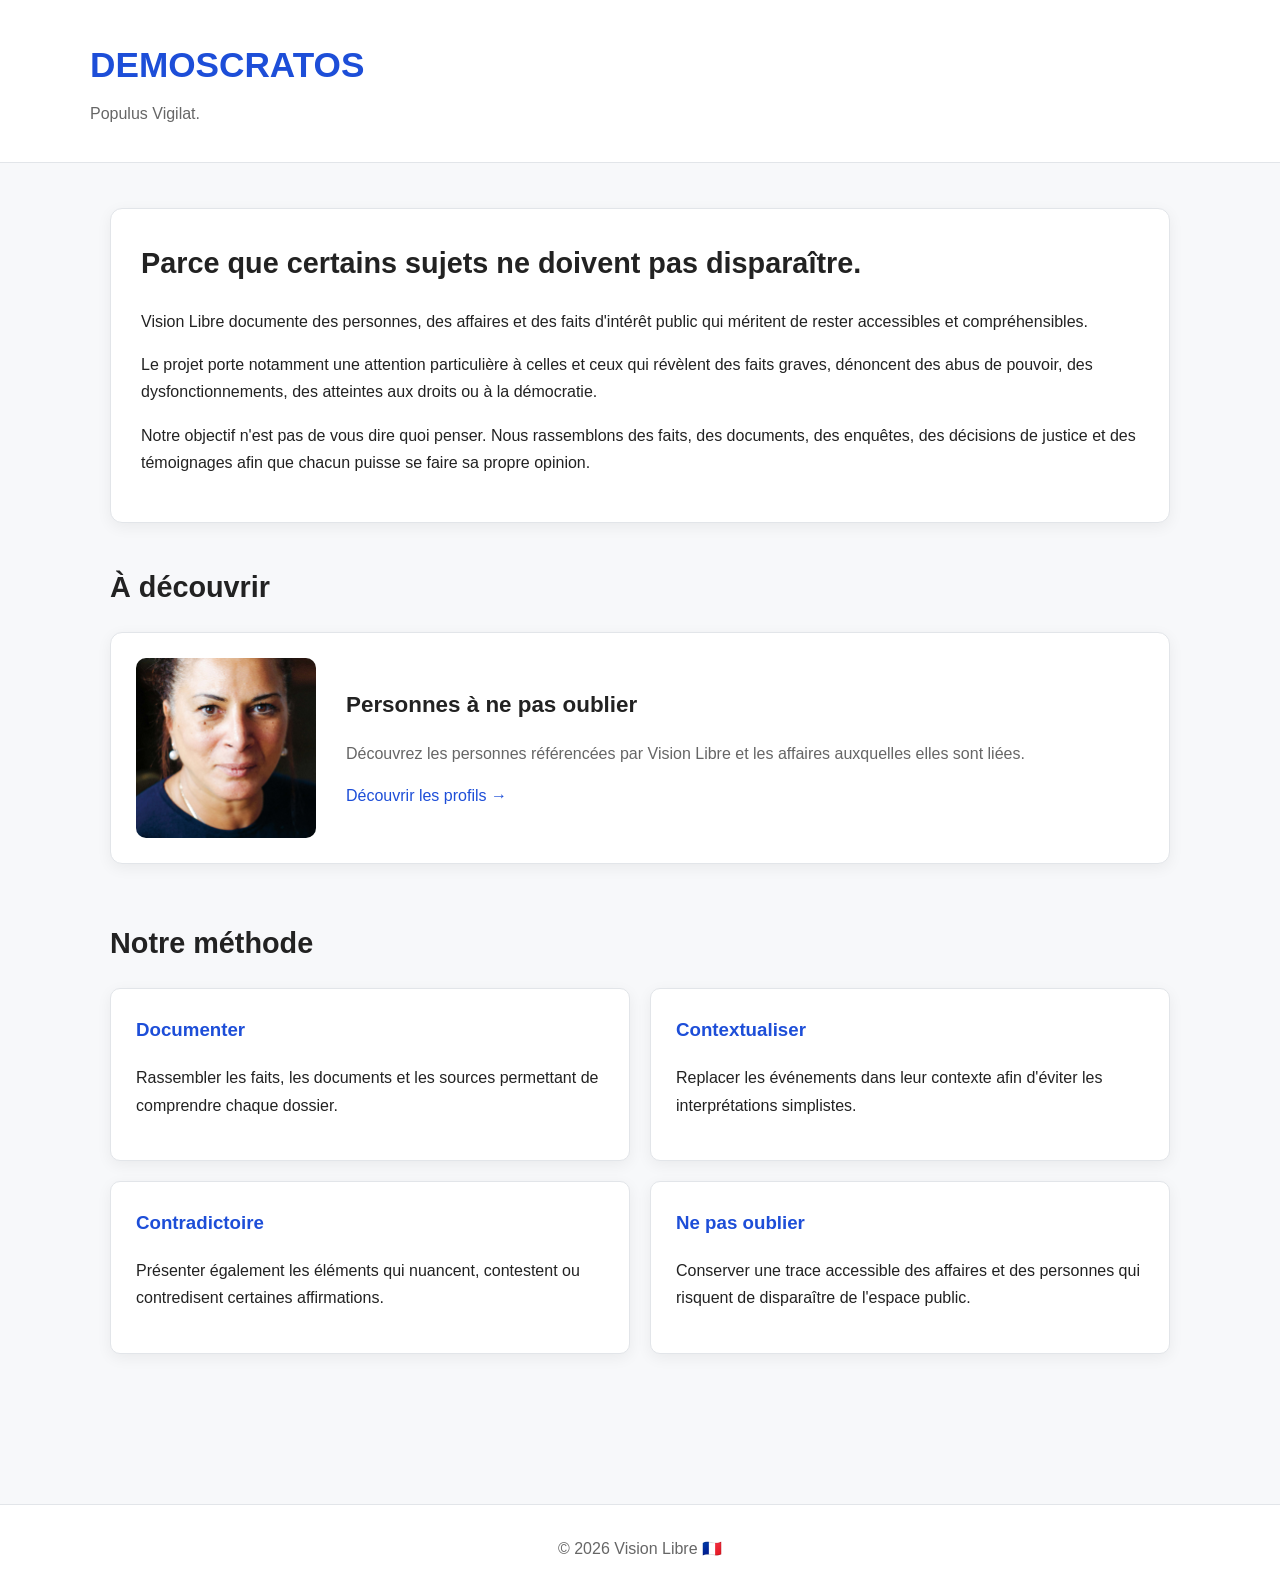
==== index.html @ 8897c0d9 "Update index.html" ====
<!DOCTYPE html>
<html lang="fr">

<head>
    <meta charset="UTF-8">
    <meta name="viewport" content="width=device-width, initial-scale=1.0">

    <title>Vision Libre 🇫🇷</title>

    <meta name="description"
        content="Documenter les personnes et les sujets qui ne doivent pas être mis au placard.">

    <link rel="stylesheet" href="style.css">
</head>

<body>

    <header>
        <div class="header-content">

            <h1>DEMOSCRATOS</h1>

            <p>Populus Vigilat.</p>

        </div>
    </header>


    <main>

        

        <!-- INTRODUCTION -->

        <section class="profile-section">

            <h2>Parce que certains sujets ne doivent pas disparaître.</h2>

            <p>
                Vision Libre documente des personnes, des affaires et des faits
                d'intérêt public qui méritent de rester accessibles et compréhensibles.
            </p>

            <p>
                Le projet porte notamment une attention particulière à celles et ceux
                qui révèlent des faits graves, dénoncent des abus de pouvoir,
                des dysfonctionnements, des atteintes aux droits ou à la démocratie.
            </p>

            <p>
                Notre objectif n'est pas de vous dire quoi penser.
                Nous rassemblons des faits, des documents, des enquêtes,
                des décisions de justice et des témoignages afin que chacun
                puisse se faire sa propre opinion.
            </p>

        </section>


        <!-- PERSONNES -->

        <section>

            <h2>À découvrir</h2>

            <article class="profile-card">

                <img
                    src="images/Houria_Aouimeur.jpg"
                    alt="Houria Aouimeur"
                    class="profile-photo">

                <div class="profile-info">

                    <h3>Personnes à ne pas oublier</h3>

                    <p>
                        Découvrez les personnes référencées par Vision Libre
                        et les affaires auxquelles elles sont liées.
                    </p>

                    <a href="personnes/index.html">
                        Découvrir les profils →
                    </a>

                </div>

            </article>

        </section>


        <!-- MÉTHODE -->

        <section>

            <h2>Notre méthode</h2>

            <div class="principles-grid">

                <div>

                    <h3>Documenter</h3>

                    <p>
                        Rassembler les faits, les documents et les sources
                        permettant de comprendre chaque dossier.
                    </p>

                </div>


                <div>

                    <h3>Contextualiser</h3>

                    <p>
                        Replacer les événements dans leur contexte afin
                        d'éviter les interprétations simplistes.
                    </p>

                </div>


                <div>

                    <h3>Contradictoire</h3>

                    <p>
                        Présenter également les éléments qui nuancent,
                        contestent ou contredisent certaines affirmations.
                    </p>

                </div>


                <div>

                    <h3>Ne pas oublier</h3>

                    <p>
                        Conserver une trace accessible des affaires et des
                        personnes qui risquent de disparaître de l'espace public.
                    </p>

                </div>

            </div>

        </section>

    </main>


    <footer>

        <p>© 2026 Vision Libre 🇫🇷</p>

    </footer>

</body>

</html>
---- style.css ----
/* =========================================================
   VISION LIBRE 🇫🇷
   Feuille de style principale
   ========================================================= */


/* =========================================================
   VARIABLES
   ========================================================= */

:root {
    --blue: #1d4ed8;
    --blue-dark: #163a9b;
    --text: #222;
    --text-light: #666;
    --background: #f7f8fa;
    --white: #ffffff;
    --border: #e2e5e9;
    --shadow: 0 4px 15px rgba(0, 0, 0, 0.06);
}


/* =========================================================
   BASE
   ========================================================= */

* {
    box-sizing: border-box;
}

html {
    scroll-behavior: smooth;
}

body {
    margin: 0;
    padding: 0;
    background: var(--background);
    color: var(--text);
    font-family: Arial, Helvetica, sans-serif;
    line-height: 1.7;
}


/* =========================================================
   HEADER
   ========================================================= */

header {
    background: var(--white);
    border-bottom: 1px solid var(--border);
    padding: 35px 20px;
}

.header-content {
    max-width: 1100px;
    margin: 0 auto;
}

header h1 {
    margin: 0;
    font-size: 2.2rem;
    color: var(--blue);
}

header p {
    margin: 5px 0 0;
    color: var(--text-light);
    font-size: 1rem;
}


/* =========================================================
   CONTENU PRINCIPAL
   ========================================================= */

main {
    max-width: 1100px;
    margin: 0 auto;
    padding: 45px 20px;
}

section {
    margin-bottom: 55px;
}

section h2 {
    margin-bottom: 20px;
    font-size: 1.8rem;
    color: #222;
}

section h3 {
    color: #222;
}


/* =========================================================
   INTRODUCTION
   ========================================================= */

.intro {
    max-width: 850px;
}

.intro p {
    margin-bottom: 18px;
}


/* =========================================================
   CARTES DE PROFILS
   ========================================================= */

.profile-card {
    display: flex;
    align-items: center;
    gap: 30px;

    background: var(--white);
    border: 1px solid var(--border);
    border-radius: 12px;

    padding: 25px;

    box-shadow: var(--shadow);
}

.profile-info {
    flex: 1;
}

.profile-info h3 {
    margin-top: 0;
    margin-bottom: 10px;
    font-size: 1.4rem;
}

.profile-info p {
    margin-bottom: 15px;
    color: var(--text-light);
}


/* =========================================================
   PHOTOS
   ========================================================= */

.profile-photo {
    width: 180px;
    height: 180px;

    object-fit: cover;

    border-radius: 10px;
    display: block;
}

.profile-card .profile-photo {
    width: 180px;
    height: 180px;
}

.profile-header .profile-photo {
    width: 220px;
    height: 220px;
}


/* =========================================================
   LIENS
   ========================================================= */

a {
    color: var(--blue);
    text-decoration: none;
}

a:hover {
    color: var(--blue-dark);
    text-decoration: underline;
}


/* =========================================================
   FICHE PERSONNE
   ========================================================= */

.profile-header {
    display: flex;
    align-items: center;
    gap: 35px;

    background: var(--white);
    border: 1px solid var(--border);
    border-radius: 12px;

    padding: 30px;
    margin-bottom: 45px;

    box-shadow: var(--shadow);
}

.profile-header h2 {
    margin-top: 0;
    margin-bottom: 10px;
}

.profile-role {
    color: var(--text-light);
    font-size: 1.05rem;
}

.profile-details {
    margin-top: 20px;
}


/* =========================================================
   INFORMATIONS RAPIDES
   ========================================================= */

.quick-info {
    display: grid;
    grid-template-columns: repeat(2, 1fr);
    gap: 15px;

    margin-top: 25px;
}

.quick-info div {
    background: var(--white);
    border: 1px solid var(--border);
    border-radius: 8px;

    padding: 15px;
}

.quick-info strong {
    display: block;
    margin-bottom: 4px;
}


/* =========================================================
   SECTIONS DES FICHES
   ========================================================= */

.profile-section {
    background: var(--white);
    border: 1px solid var(--border);
    border-radius: 12px;

    padding: 30px;
    margin-bottom: 40px;

    box-shadow: var(--shadow);
}

.profile-section h2 {
    margin-top: 0;
}


/* =========================================================
   TEXTE JUSTIFIÉ
   ========================================================= */

.justified-text {
    text-align: justify;
}

.justified-text p {
    margin-bottom: 20px;
}


/* =========================================================
   SOURCES
   ========================================================= */

.sources {
    margin-top: 40px;
    padding: 25px;

    background: var(--white);
    border: 1px solid var(--border);
    border-radius: 10px;
}

.sources h3 {
    margin-top: 0;
    margin-bottom: 18px;
}

.sources ul {
    margin: 0;
    padding-left: 22px;
}

.sources li {
    margin-bottom: 12px;
}

.sources a {
    color: var(--blue);
}

.sources a:hover {
    text-decoration: underline;
}


/* =========================================================
   CHRONOLOGIE
   ========================================================= */

.timeline {
    position: relative;

    margin: 30px 0;
    padding-left: 30px;
}

.timeline::before {
    content: "";

    position: absolute;
    left: 7px;
    top: 0;
    bottom: 0;

    width: 2px;
    background: var(--border);
}

.timeline-item {
    position: relative;
    margin-bottom: 30px;
}

.timeline-item::before {
    content: "";

    position: absolute;
    left: -29px;
    top: 7px;

    width: 12px;
    height: 12px;

    background: var(--blue);
    border-radius: 50%;
}

.timeline-date {
    font-weight: bold;
    color: var(--blue);
    margin-bottom: 5px;
}


/* =========================================================
   PRINCIPES
   ========================================================= */

.principles-grid {
    display: grid;
    grid-template-columns: repeat(2, 1fr);
    gap: 20px;
}

.principles-grid > div {
    background: var(--white);
    border: 1px solid var(--border);
    border-radius: 10px;

    padding: 25px;

    box-shadow: var(--shadow);
}

.principles-grid h3 {
    margin-top: 0;
    color: var(--blue);
}


/* =========================================================
   FOOTER
   ========================================================= */

footer {
    margin-top: 50px;
    padding: 30px 20px;

    text-align: center;

    background: var(--white);
    border-top: 1px solid var(--border);

    color: var(--text-light);
}

footer p {
    margin: 0;
}


/* =========================================================
   MOBILE
   ========================================================= */

@media (max-width: 700px) {

    header {
        padding: 25px 20px;
    }

    header h1 {
        font-size: 1.8rem;
    }

    main {
        padding: 30px 15px;
    }

    section h2 {
        font-size: 1.5rem;
    }

    .profile-card {
        flex-direction: column;
        align-items: flex-start;
    }

    .profile-card .profile-photo {
        width: 150px;
        height: 150px;
    }

    .profile-header {
        flex-direction: column;
        align-items: flex-start;
    }

    .profile-header .profile-photo {
        width: 180px;
        height: 180px;
    }

    .quick-info {
        grid-template-columns: 1fr;
    }

    .principles-grid {
        grid-template-columns: 1fr;
    }

    .justified-text {
        text-align: left;
    }

    .sources {
        padding: 20px;
    }

    .profile-section {
        padding: 20px;
    }
}
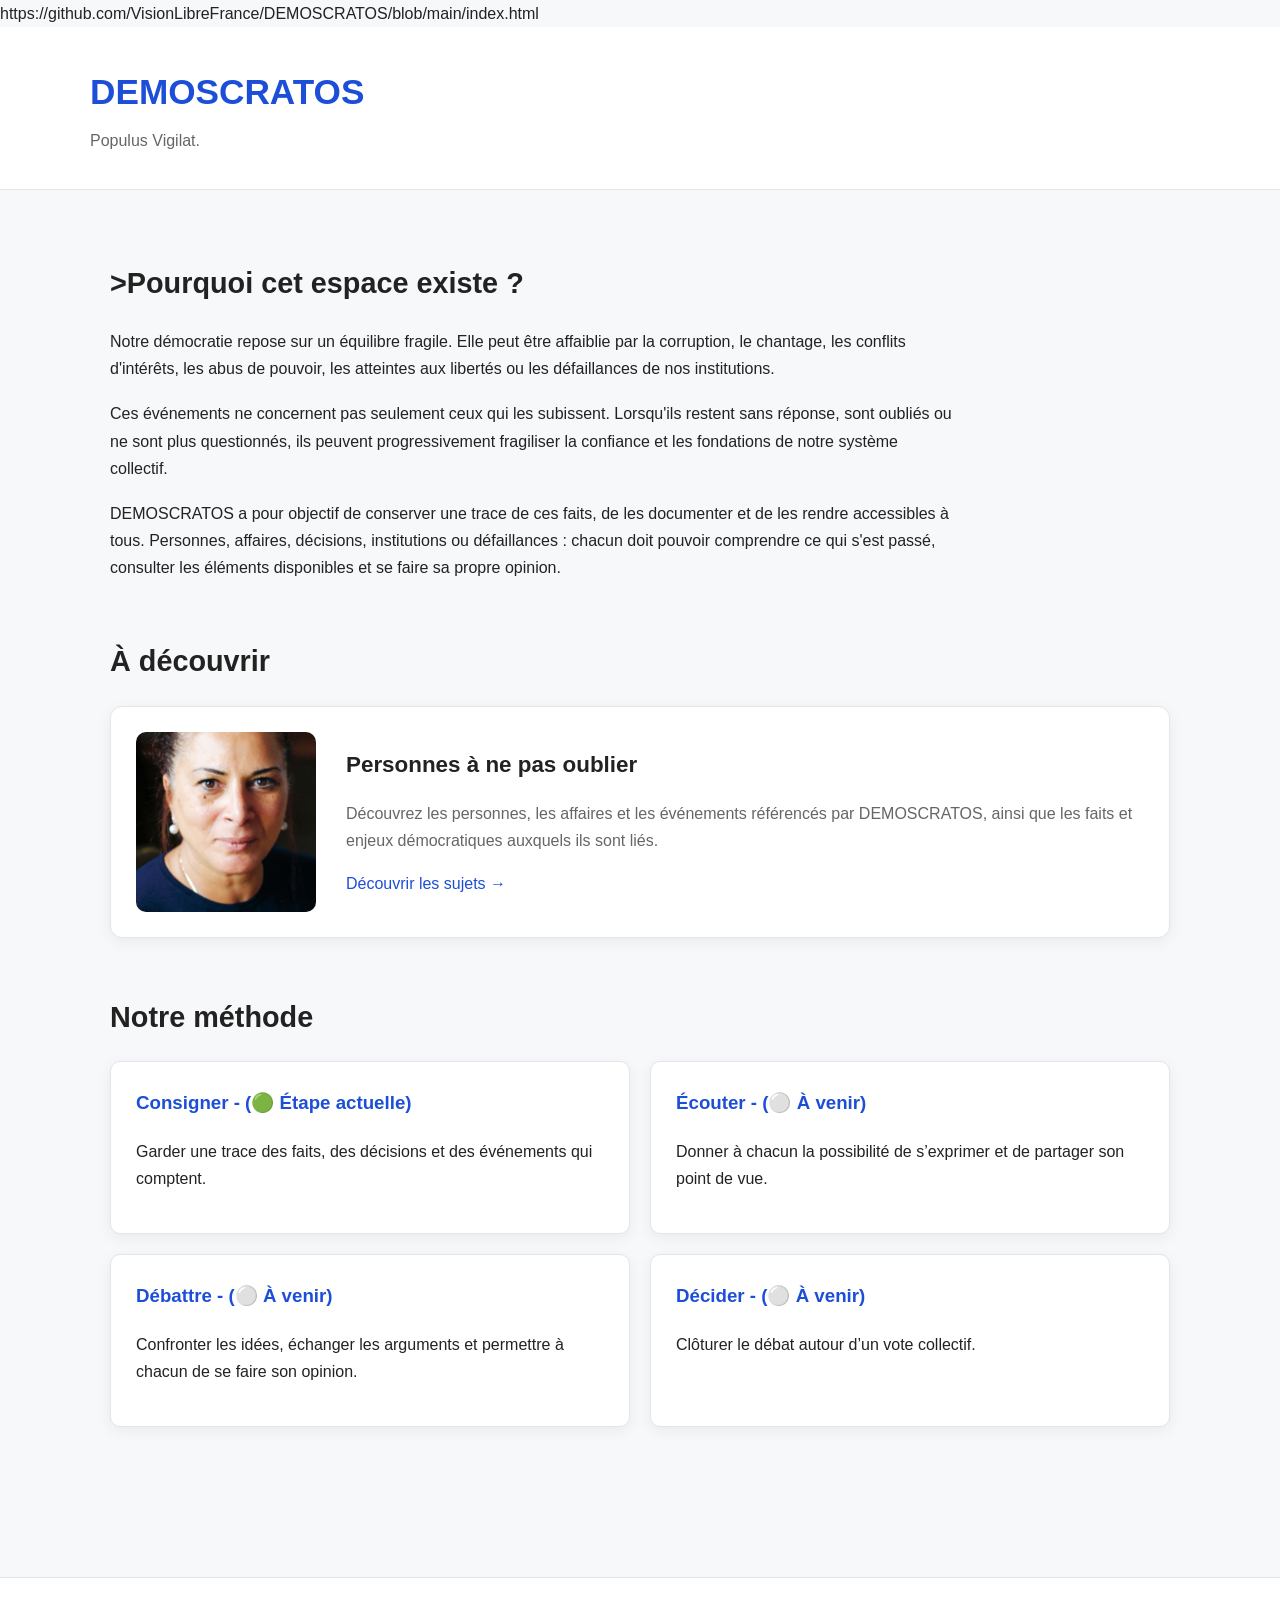
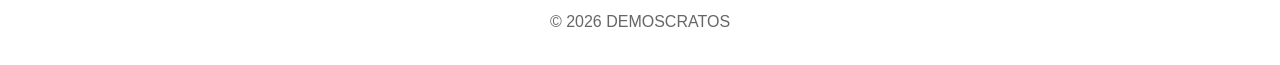
==== commit a454a3bb: "Revise content for DEMOSCRATOS introduction and sections Updated various sections to reflect the pur" ====
--- a/index.html
+++ b/index.html
@@ -12,7 +12,7 @@
 
     <link rel="stylesheet" href="style.css">
 </head>
-
+https://github.com/VisionLibreFrance/DEMOSCRATOS/blob/main/index.html
 <body>
 
     <header>
@@ -32,26 +32,30 @@
 
         <!-- INTRODUCTION -->
 
-        <section class="profile-section">
+        <section class="intro">
 
-            <h2>Parce que certains sujets ne doivent pas disparaître.</h2>
+            <h2>>Pourquoi cet espace existe ?</h2>
 
             <p>
-                Vision Libre documente des personnes, des affaires et des faits
-                d'intérêt public qui méritent de rester accessibles et compréhensibles.
+                Notre démocratie repose sur un équilibre fragile. Elle peut être
+                affaiblie par la corruption, le chantage, les conflits d'intérêts,
+                les abus de pouvoir, les atteintes aux libertés ou les défaillances
+                de nos institutions.
             </p>
 
             <p>
-                Le projet porte notamment une attention particulière à celles et ceux
-                qui révèlent des faits graves, dénoncent des abus de pouvoir,
-                des dysfonctionnements, des atteintes aux droits ou à la démocratie.
+                Ces événements ne concernent pas seulement ceux qui les subissent.
+                Lorsqu'ils restent sans réponse, sont oubliés ou ne sont plus
+                questionnés, ils peuvent progressivement fragiliser la confiance
+                et les fondations de notre système collectif.
             </p>
 
             <p>
-                Notre objectif n'est pas de vous dire quoi penser.
-                Nous rassemblons des faits, des documents, des enquêtes,
-                des décisions de justice et des témoignages afin que chacun
-                puisse se faire sa propre opinion.
+                DEMOSCRATOS a pour objectif de conserver une trace de ces faits,
+                de les documenter et de les rendre accessibles à tous.
+                Personnes, affaires, décisions, institutions ou défaillances :
+                chacun doit pouvoir comprendre ce qui s'est passé, consulter les
+                éléments disponibles et se faire sa propre opinion.
             </p>
 
         </section>
@@ -75,12 +79,11 @@
                     <h3>Personnes à ne pas oublier</h3>
 
                     <p>
-                        Découvrez les personnes référencées par Vision Libre
-                        et les affaires auxquelles elles sont liées.
+                        Découvrez les personnes, les affaires et les événements référencés par DEMOSCRATOS, ainsi que les faits et enjeux démocratiques auxquels ils sont liés.
                     </p>
 
                     <a href="personnes/index.html">
-                        Découvrir les profils →
+                        Découvrir les sujets →
                     </a>
 
                 </div>
@@ -100,11 +103,10 @@
 
                 <div>
 
-                    <h3>Documenter</h3>
+                    <h3>Consigner - (🟢 Étape actuelle)</h3>
 
                     <p>
-                        Rassembler les faits, les documents et les sources
-                        permettant de comprendre chaque dossier.
+                        Garder une trace des faits, des décisions et des événements qui comptent.
                     </p>
 
                 </div>
@@ -112,11 +114,10 @@
 
                 <div>
 
-                    <h3>Contextualiser</h3>
+                    <h3>Écouter - (⚪ À venir)</h3>
 
                     <p>
-                        Replacer les événements dans leur contexte afin
-                        d'éviter les interprétations simplistes.
+                        Donner à chacun la possibilité de s’exprimer et de partager son point de vue.
                     </p>
 
                 </div>
@@ -124,11 +125,10 @@
 
                 <div>
 
-                    <h3>Contradictoire</h3>
+                    <h3>Débattre - (⚪ À venir)</h3>
 
                     <p>
-                        Présenter également les éléments qui nuancent,
-                        contestent ou contredisent certaines affirmations.
+                        Confronter les idées, échanger les arguments et permettre à chacun de se faire son opinion.
                     </p>
 
                 </div>
@@ -136,11 +136,10 @@
 
                 <div>
 
-                    <h3>Ne pas oublier</h3>
+                    <h3>Décider - (⚪ À venir)</h3>
 
                     <p>
-                        Conserver une trace accessible des affaires et des
-                        personnes qui risquent de disparaître de l'espace public.
+                        Clôturer le débat autour d’un vote collectif.
                     </p>
 
                 </div>
@@ -154,7 +153,7 @@
 
     <footer>
 
-        <p>© 2026 Vision Libre 🇫🇷</p>
+        <p>© 2026 DEMOSCRATOS</p>
 
     </footer>
 
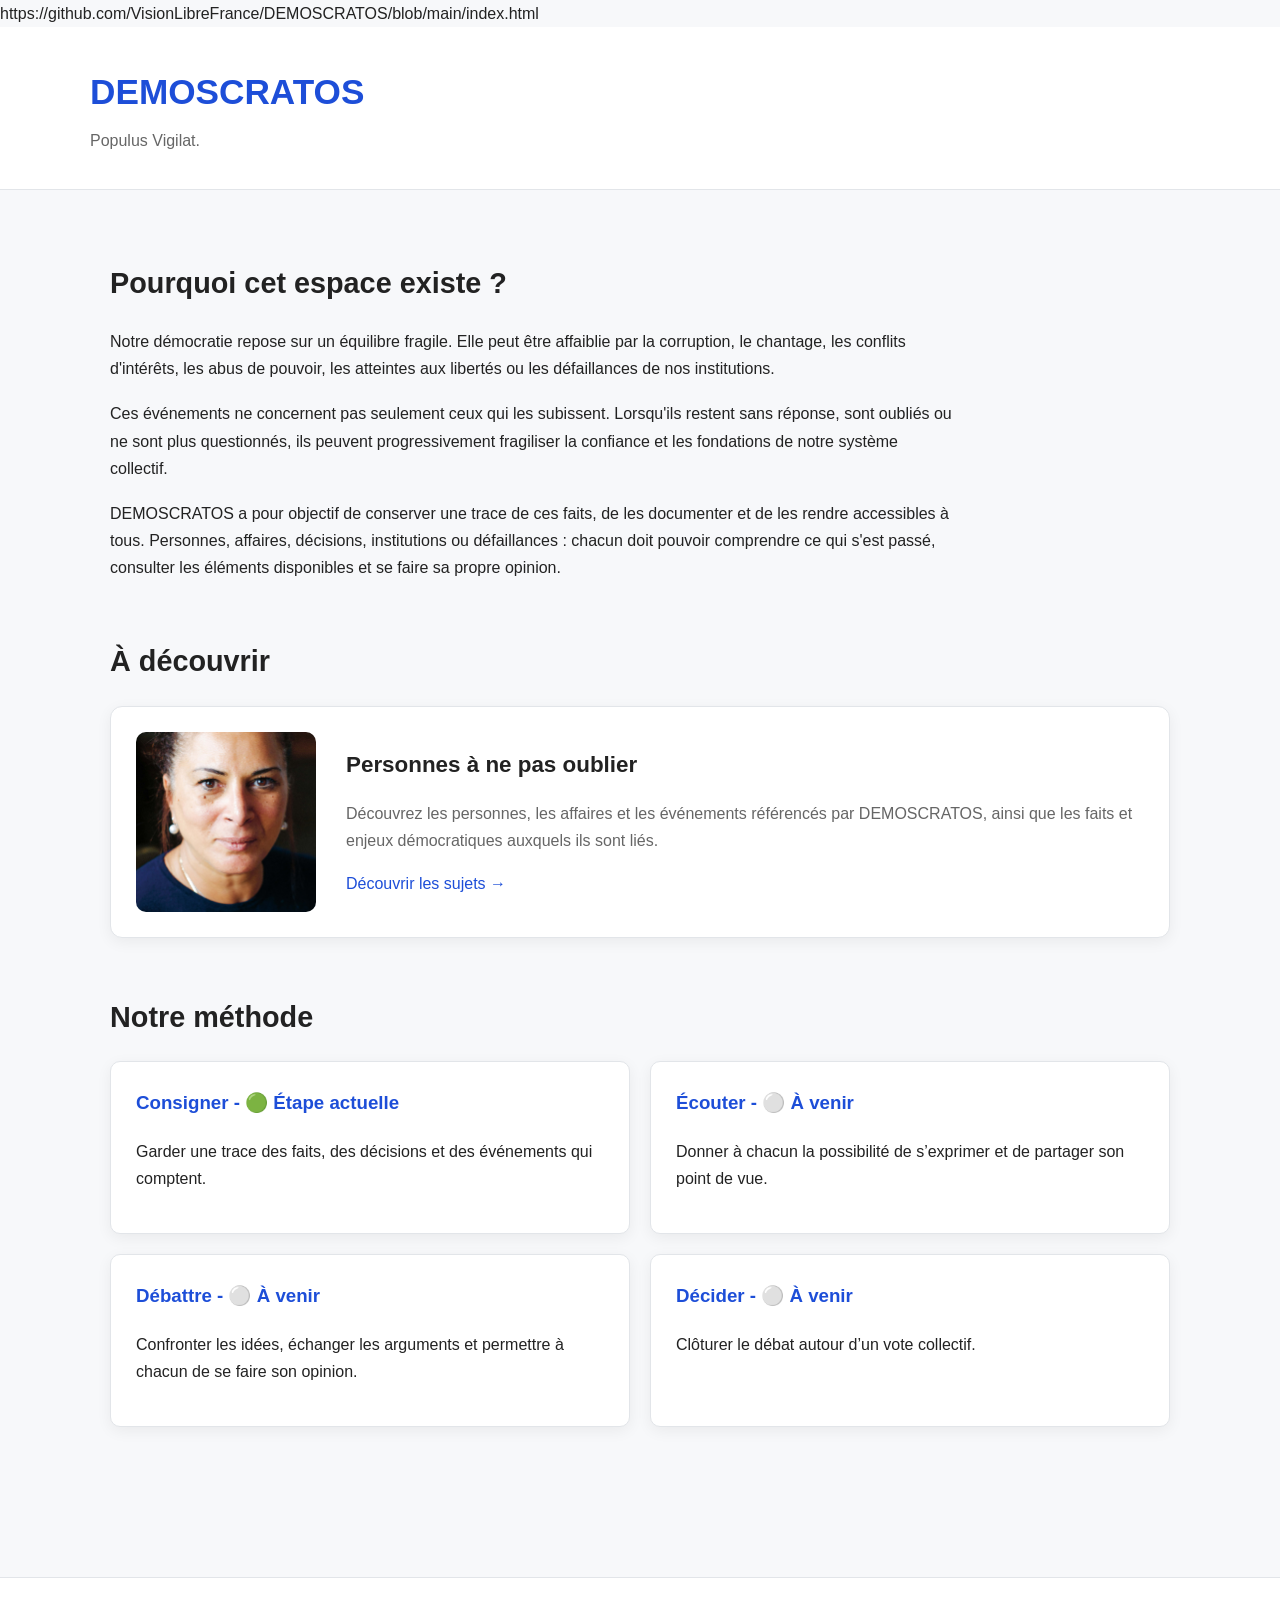
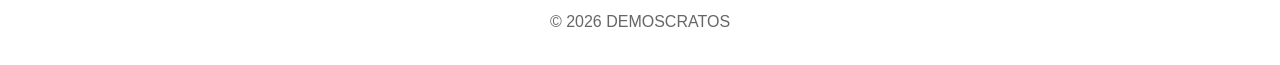
==== commit 11569ab0: "Update index.html" ====
--- a/index.html
+++ b/index.html
@@ -34,7 +34,7 @@
 
         <section class="intro">
 
-            <h2>>Pourquoi cet espace existe ?</h2>
+            <h2>Pourquoi cet espace existe ?</h2>
 
             <p>
                 Notre démocratie repose sur un équilibre fragile. Elle peut être
@@ -103,7 +103,7 @@
 
                 <div>
 
-                    <h3>Consigner - (🟢 Étape actuelle)</h3>
+                    <h3>Consigner - 🟢 Étape actuelle</h3>
 
                     <p>
                         Garder une trace des faits, des décisions et des événements qui comptent.
@@ -114,7 +114,7 @@
 
                 <div>
 
-                    <h3>Écouter - (⚪ À venir)</h3>
+                    <h3>Écouter - ⚪ À venir</h3>
 
                     <p>
                         Donner à chacun la possibilité de s’exprimer et de partager son point de vue.
@@ -125,7 +125,7 @@
 
                 <div>
 
-                    <h3>Débattre - (⚪ À venir)</h3>
+                    <h3>Débattre - ⚪ À venir</h3>
 
                     <p>
                         Confronter les idées, échanger les arguments et permettre à chacun de se faire son opinion.
@@ -136,7 +136,7 @@
 
                 <div>
 
-                    <h3>Décider - (⚪ À venir)</h3>
+                    <h3>Décider - ⚪ À venir</h3>
 
                     <p>
                         Clôturer le débat autour d’un vote collectif.
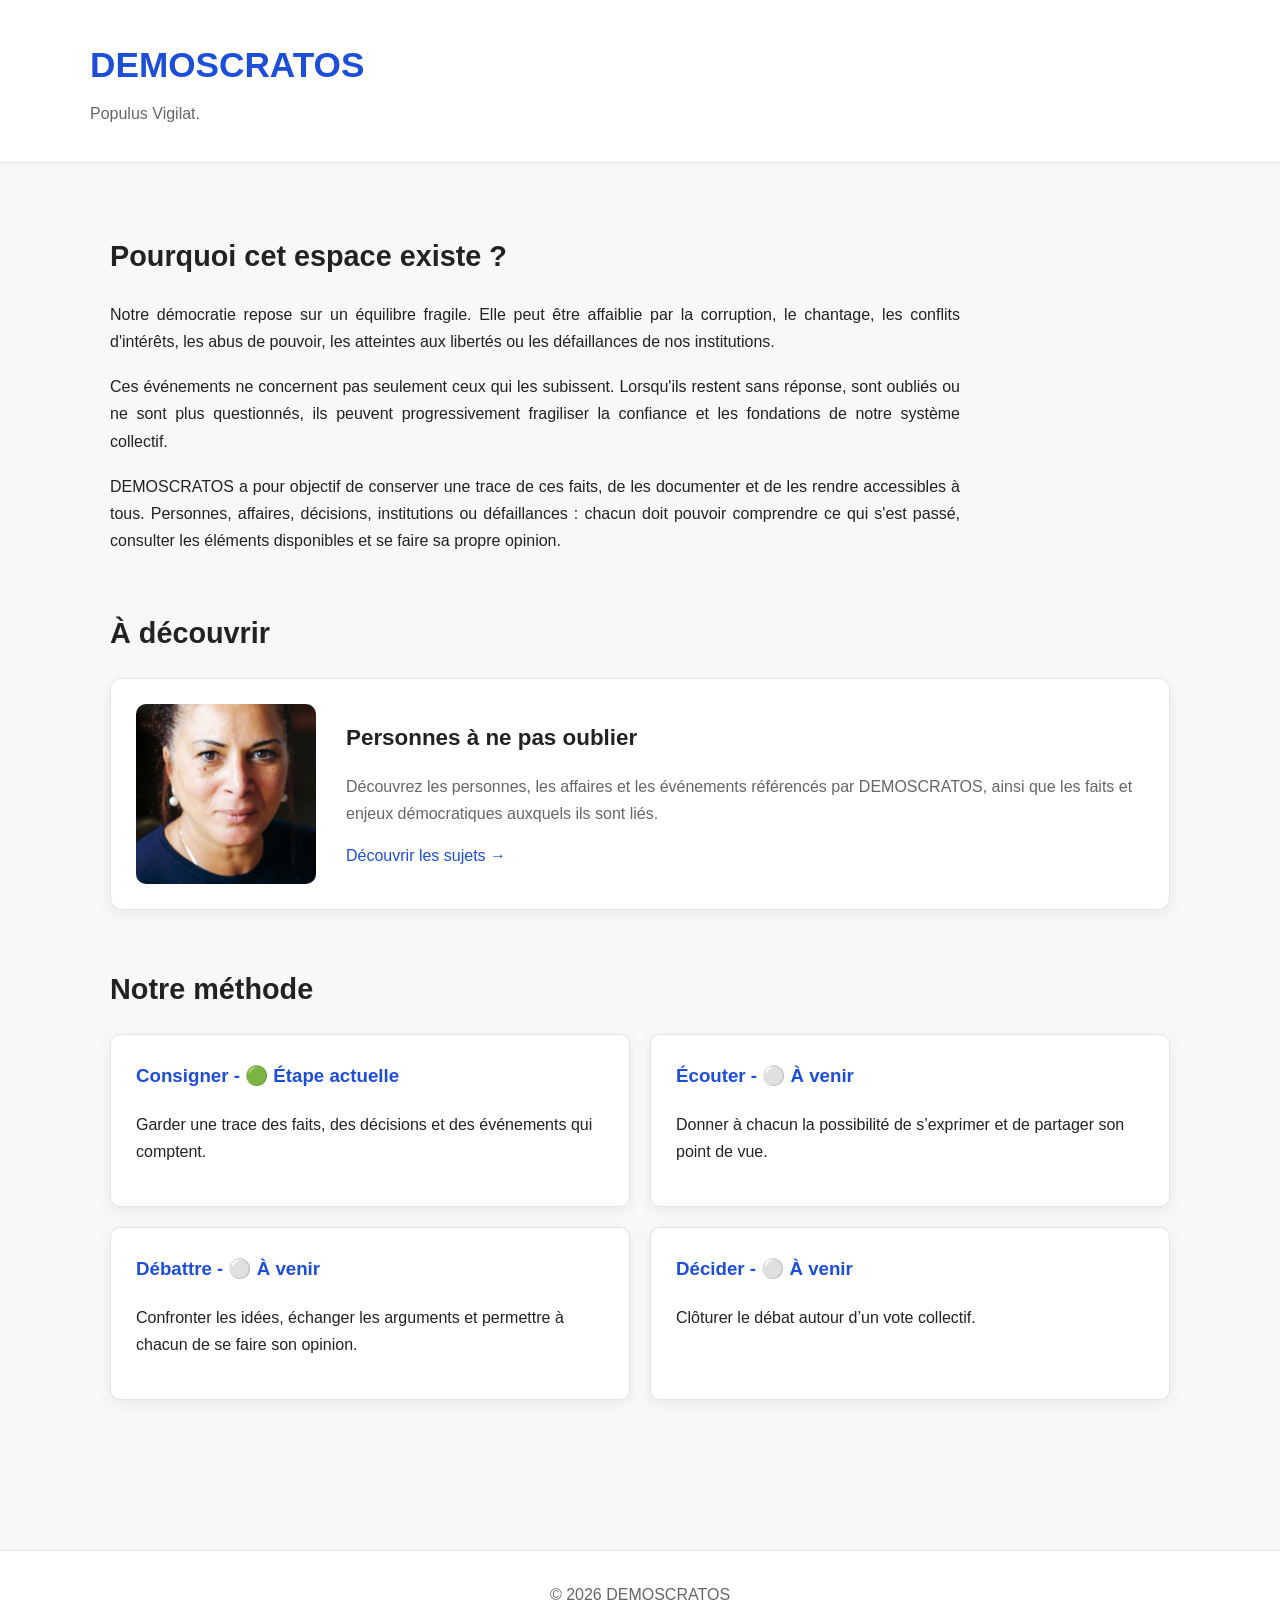
==== commit 1aea7758: "Fix section class in the introduction" ====
--- a/index.html
+++ b/index.html
@@ -12,7 +12,6 @@
 
     <link rel="stylesheet" href="style.css">
 </head>
-https://github.com/VisionLibreFrance/DEMOSCRATOS/blob/main/index.html
 <body>
 
     <header>
@@ -32,7 +31,7 @@
 
         <!-- INTRODUCTION -->
 
-        <section class="intro">
+        <section class="intro p">
 
             <h2>Pourquoi cet espace existe ?</h2>
 
--- a/style.css
+++ b/style.css
@@ -104,7 +104,8 @@
 }
 
 .intro p {
-    margin-bottom: 18px;
+   margin-bottom: 18px;
+   text-align: justify;
 }
 
 
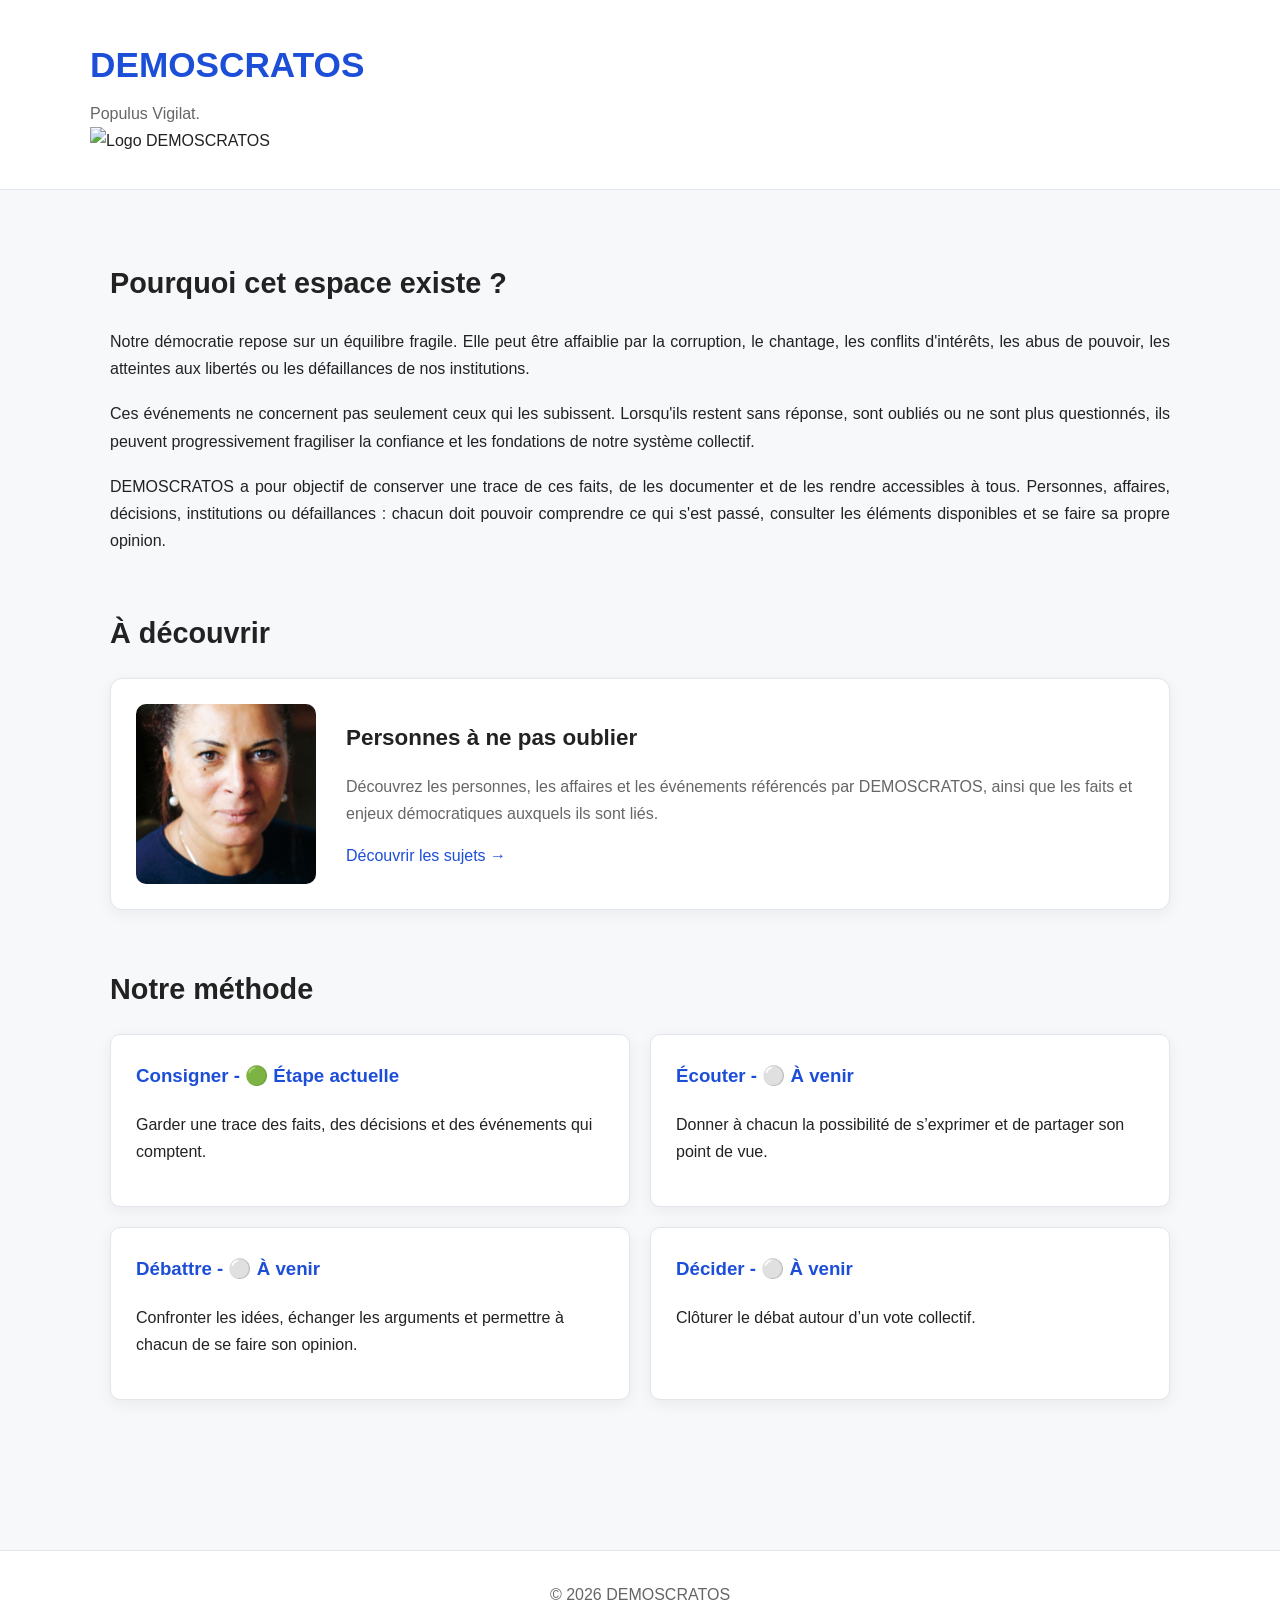
==== commit 7a491205: "Update index.html" ====
--- a/index.html
+++ b/index.html
@@ -5,7 +5,7 @@
     <meta charset="UTF-8">
     <meta name="viewport" content="width=device-width, initial-scale=1.0">
 
-    <title>Vision Libre 🇫🇷</title>
+    <title>DEMOSCRATOS</title>
 
     <meta name="description"
         content="Documenter les personnes et les sujets qui ne doivent pas être mis au placard.">
@@ -14,15 +14,18 @@
 </head>
 <body>
 
-    <header>
-        <div class="header-content">
+  <header>
+    <div class="header-content">
 
+        <div class="header-text">
             <h1>DEMOSCRATOS</h1>
+            <p>Populus Vigilat.</p>
+        </div>
 
-            <p>Populus Vigilat.</p>
+        <img src="images/logo.png" alt="Logo DEMOSCRATOS" class="logo">
 
-        </div>
-    </header>
+    </div>
+</header>
 
 
     <main>
@@ -31,7 +34,7 @@
 
         <!-- INTRODUCTION -->
 
-        <section class="intro p">
+        <section class="intro">
 
             <h2>Pourquoi cet espace existe ?</h2>
 
--- a/style.css
+++ b/style.css
@@ -100,7 +100,7 @@
    ========================================================= */
 
 .intro {
-    max-width: 850px;
+    max-width: 1100px;
 }
 
 .intro p {
@@ -238,8 +238,8 @@
 }
 
 .quick-info strong {
-    display: block;
-    margin-bottom: 4px;
+    display: inline;
+    margin-right: 5px;
 }
 
 
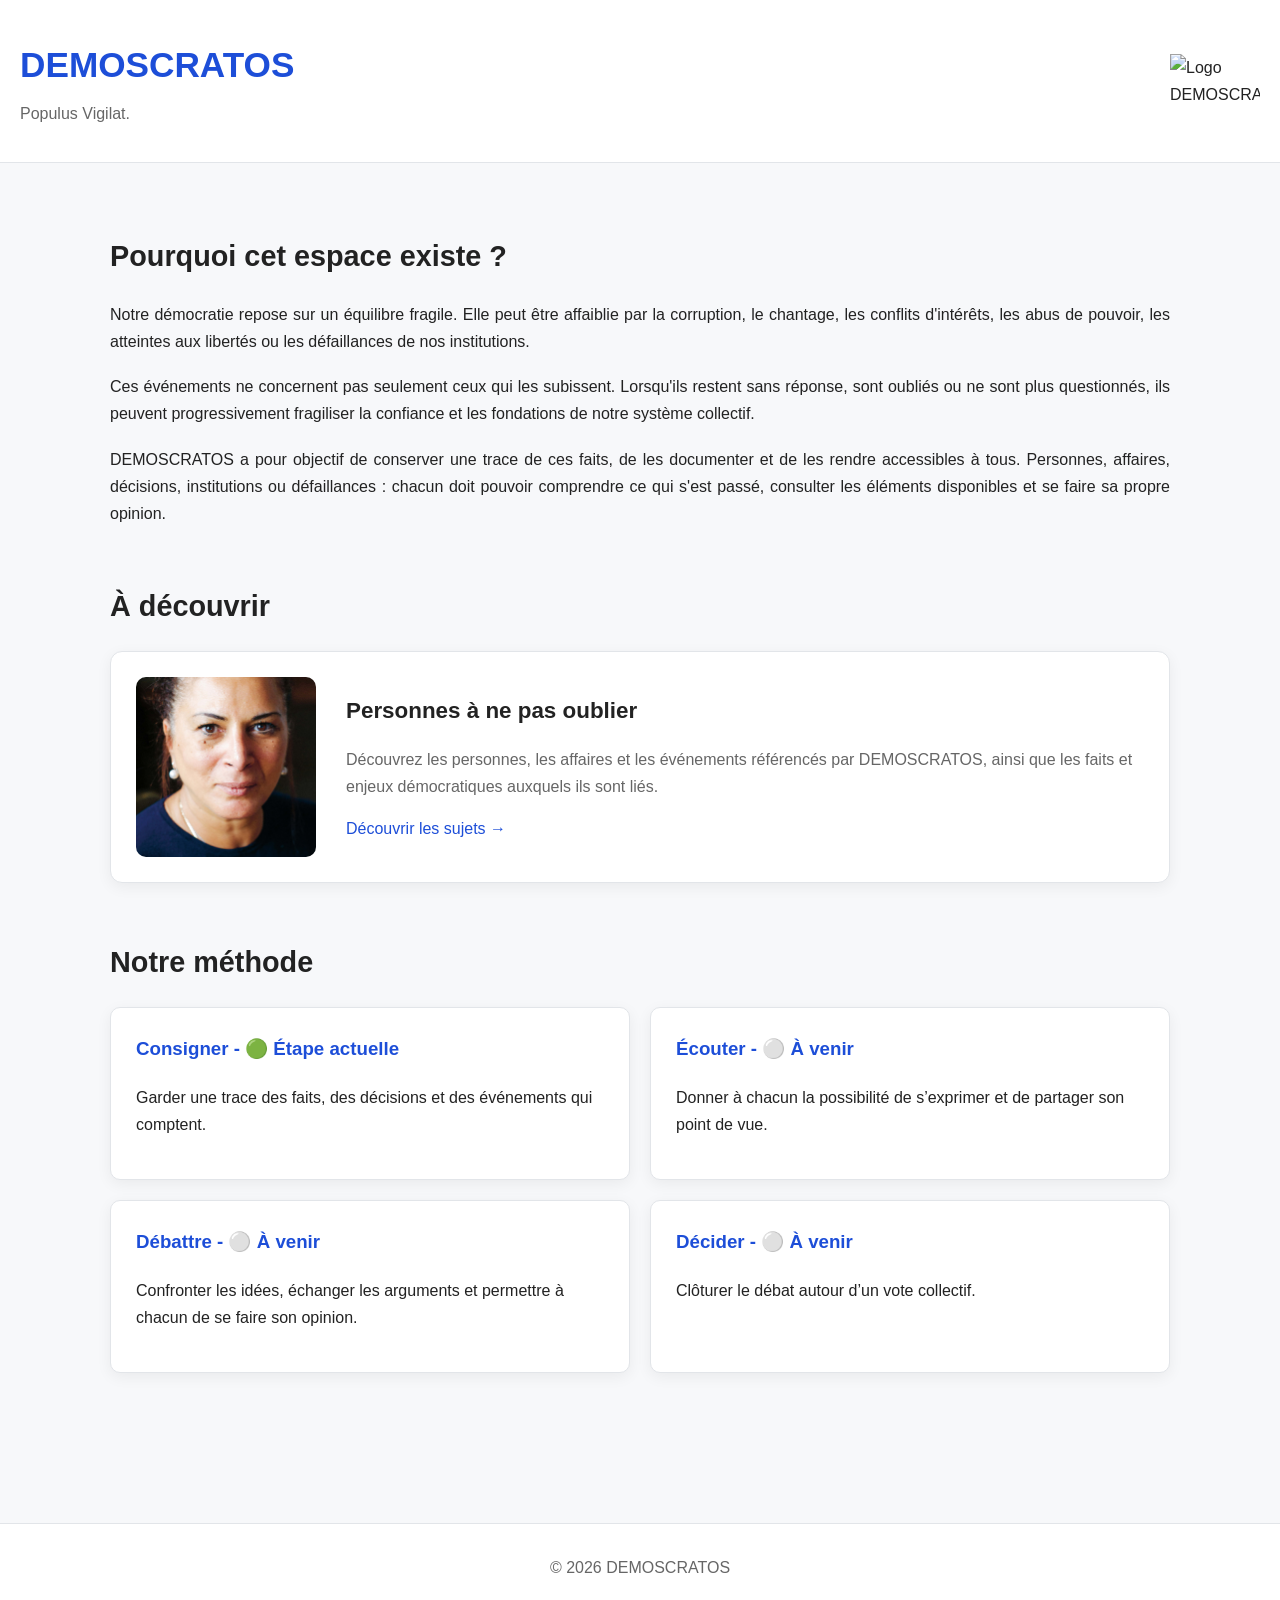
==== commit 38011c2c: "Update index.html" ====
--- a/index.html
+++ b/index.html
@@ -22,7 +22,10 @@
             <p>Populus Vigilat.</p>
         </div>
 
-        <img src="images/logo.png" alt="Logo DEMOSCRATOS" class="logo">
+        <img
+            src="images/logo.png"
+            alt="Logo DEMOSCRATOS"
+            class="logo">
 
     </div>
 </header>
--- a/style.css
+++ b/style.css
@@ -53,8 +53,18 @@
 }
 
 .header-content {
-    max-width: 1100px;
-    margin: 0 auto;
+    display: flex;
+    justify-content: space-between;
+    align-items: center;
+}
+
+.header-text {
+    text-align: left;
+}
+
+.logo {
+    width: 90px;
+    height: auto;
 }
 
 header h1 {
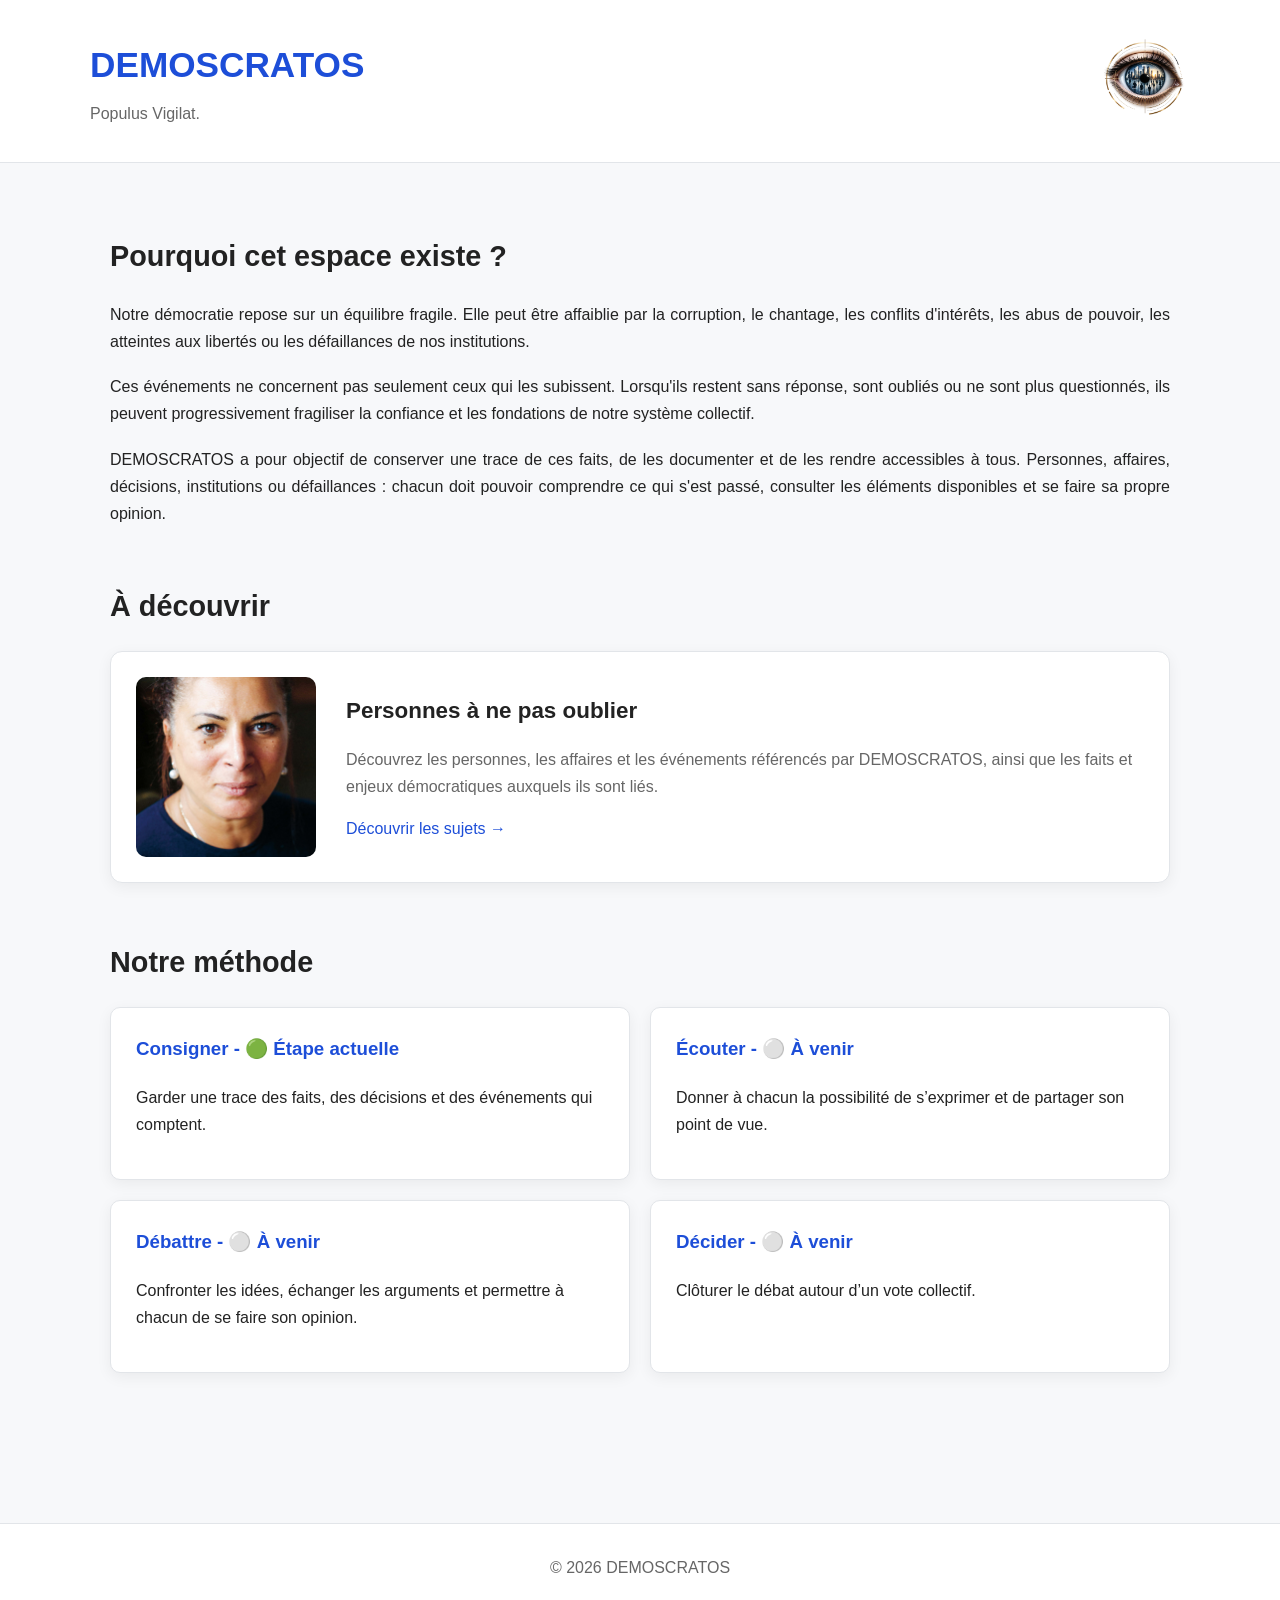
==== commit b29daee2: "Fix logo image filename case sensitivity" ====
--- a/index.html
+++ b/index.html
@@ -23,7 +23,7 @@
         </div>
 
         <img
-            src="images/logo.png"
+            src="images/LOGO.png"
             alt="Logo DEMOSCRATOS"
             class="logo">
 
--- a/style.css
+++ b/style.css
@@ -53,6 +53,10 @@
 }
 
 .header-content {
+
+    max-width: 1100px;
+    margin: 0 auto;
+   
     display: flex;
     justify-content: space-between;
     align-items: center;
